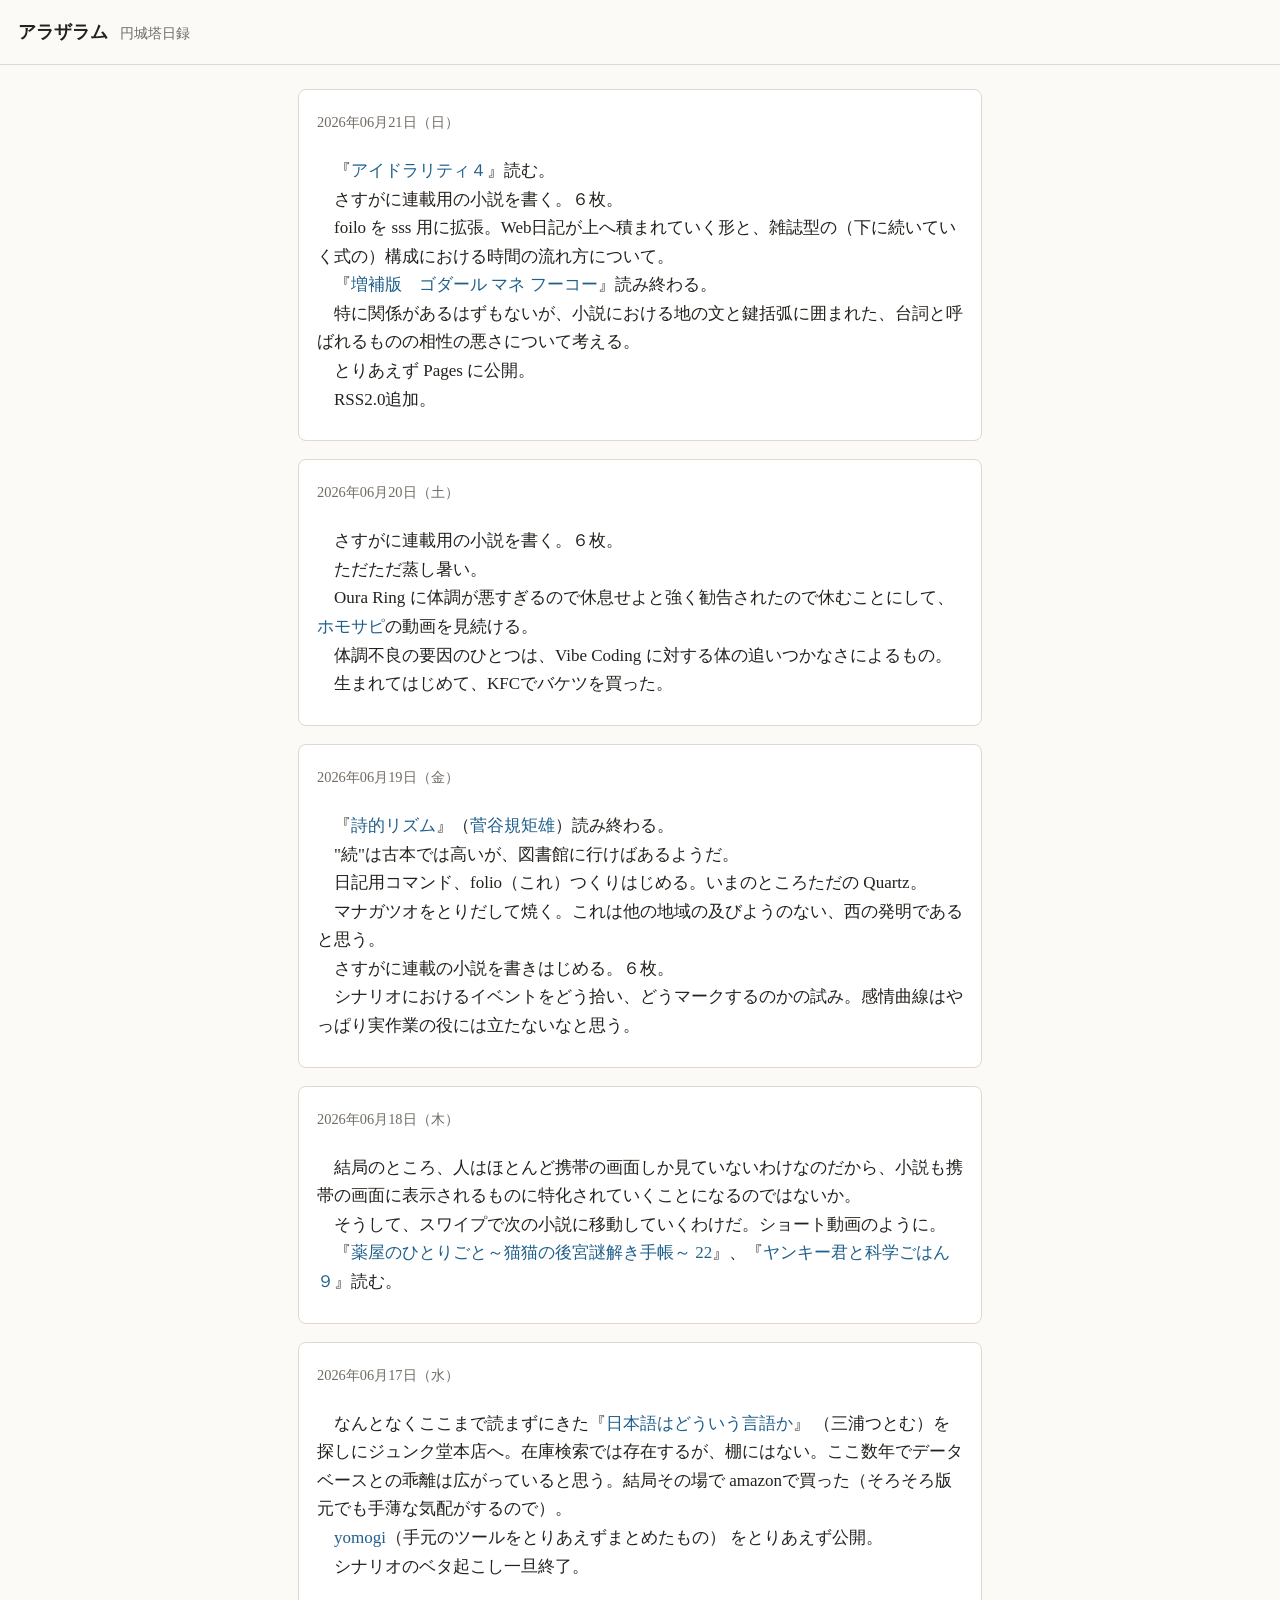
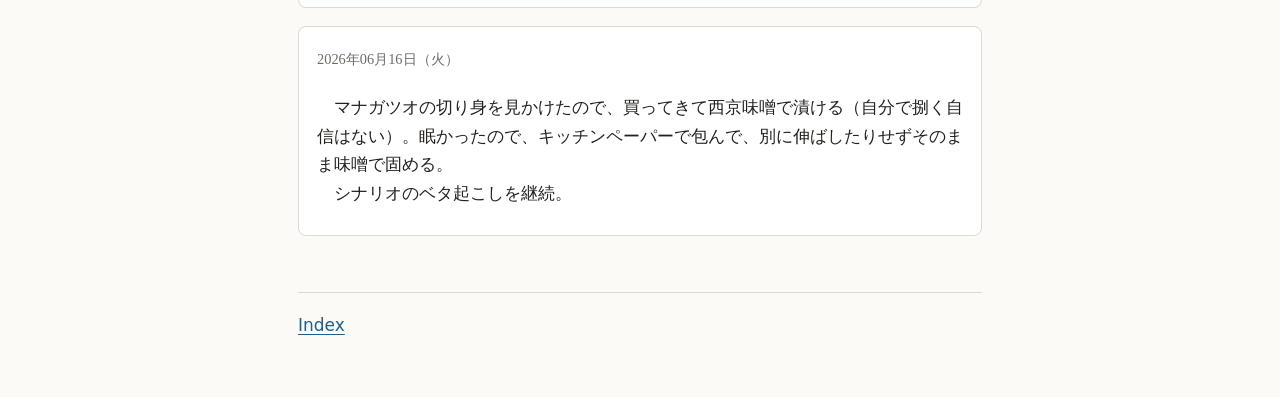
==== docs/2026-06.html @ ea918f24 "initial commit" ====
<!doctype html>
<html lang="ja">
  <head>
    <meta charset="utf-8">
    <meta name="viewport" content="width=device-width, initial-scale=1">
    <title>2026-06 - アラザラム</title>
    <link rel="stylesheet" href="assets/style.css">
  </head>
  <body>
    <header class="site-header">
      <a class="site-title" href="index.html">アラザラム</a>
      
        <p class="site-subtitle">円城塔日録</p>
      
    </header>
    <main class="page">
      
  <div class="entry-stream">
    
      <article class="entry entry-summary">
        <p class="entry-date">
          <a name="2026-06-21"></a>
          <a class="entry-date-link" href="entries/2026-06-21.html">
            <time datetime="2026-06-21">2026年06月21日（日）</time>
          </a>
        </p>
        <p>　『<a href="https://www.kodansha.co.jp/comic/products/0000426915">アイドラリティ４</a>』読む。<br>
　さすがに連載用の小説を書く。６枚。<br>
　foilo を sss 用に拡張。Web日記が上へ積まれていく形と、雑誌型の（下に続いていく式の）構成における時間の流れ方について。<br>
　『<a href="https://www.seidosha.co.jp/book/index.php?id=3357">増補版　ゴダール マネ フーコー</a>』読み終わる。<br>
　特に関係があるはずもないが、小説における地の文と鍵括弧に囲まれた、台詞と呼ばれるものの相性の悪さについて考える。<br>
　とりあえず Pages に公開。<br>
　RSS2.0追加。</p>
      </article>
    
      <article class="entry entry-summary">
        <p class="entry-date">
          <a name="2026-06-20"></a>
          <a class="entry-date-link" href="entries/2026-06-20.html">
            <time datetime="2026-06-20">2026年06月20日（土）</time>
          </a>
        </p>
        <p>　さすがに連載用の小説を書く。６枚。<br>
　ただただ蒸し暑い。<br>
　Oura Ring に体調が悪すぎるので休息せよと強く勧告されたので休むことにして、<a href="https://www.youtube.com/@homosapi">ホモサピ</a>の動画を見続ける。<br>
　体調不良の要因のひとつは、Vibe Coding に対する体の追いつかなさによるもの。<br>
　生まれてはじめて、KFCでバケツを買った。</p>
      </article>
    
      <article class="entry entry-summary">
        <p class="entry-date">
          <a name="2026-06-19"></a>
          <a class="entry-date-link" href="entries/2026-06-19.html">
            <time datetime="2026-06-19">2026年06月19日（金）</time>
          </a>
        </p>
        <p>　『<a href="https://cir.nii.ac.jp/crid/1520854805328598400">詩的リズム</a>』（<a href="https://ja.wikipedia.org/wiki/%E8%8F%85%E8%B0%B7%E8%A6%8F%E7%9F%A9%E9%9B%84">菅谷規矩雄</a>）読み終わる。<br>
　"続"は古本では高いが、図書館に行けばあるようだ。<br>
　日記用コマンド、folio（これ）つくりはじめる。いまのところただの Quartz。<br>
　マナガツオをとりだして焼く。これは他の地域の及びようのない、西の発明であると思う。<br>
　さすがに連載の小説を書きはじめる。６枚。<br>
　シナリオにおけるイベントをどう拾い、どうマークするのかの試み。感情曲線はやっぱり実作業の役には立たないなと思う。</p>
      </article>
    
      <article class="entry entry-summary">
        <p class="entry-date">
          <a name="2026-06-18"></a>
          <a class="entry-date-link" href="entries/2026-06-18.html">
            <time datetime="2026-06-18">2026年06月18日（木）</time>
          </a>
        </p>
        <p>　結局のところ、人はほとんど携帯の画面しか見ていないわけなのだから、小説も携帯の画面に表示されるものに特化されていくことになるのではないか。<br>
　そうして、スワイプで次の小説に移動していくわけだ。ショート動画のように。<br>
　『<a href="https://shogakukan-comic.jp/book?isbn=9784091582294">薬屋のひとりごと～猫猫の後宮謎解き手帳～ 22</a>』、『<a href="https://www.shueisha.co.jp/books/items/contents.html?isbn=978-4-08-894261-2">ヤンキー君と科学ごはん ９</a>』読む。</p>
      </article>
    
      <article class="entry entry-summary">
        <p class="entry-date">
          <a name="2026-06-17"></a>
          <a class="entry-date-link" href="entries/2026-06-17.html">
            <time datetime="2026-06-17">2026年06月17日（水）</time>
          </a>
        </p>
        <p>　なんとなくここまで読まずにきた『<a href="https://www.kodansha.co.jp/book/products/0000149661">日本語はどういう言語か</a>』 （三浦つとむ）を探しにジュンク堂本店へ。在庫検索では存在するが、棚にはない。ここ数年でデータベースとの乖離は広がっていると思う。結局その場で amazonで買った（そろそろ版元でも手薄な気配がするので）。<br>
　<a href="https://github.com/EnJoeToh/yomogi">yomogi</a>（手元のツールをとりあえずまとめたもの） をとりあえず公開。<br>
　シナリオのベタ起こし一旦終了。</p>
      </article>
    
      <article class="entry entry-summary">
        <p class="entry-date">
          <a name="2026-06-16"></a>
          <a class="entry-date-link" href="entries/2026-06-16.html">
            <time datetime="2026-06-16">2026年06月16日（火）</time>
          </a>
        </p>
        <p>　マナガツオの切り身を見かけたので、買ってきて西京味噌で漬ける（自分で捌く自信はない）。眠かったので、キッチンペーパーで包んで、別に伸ばしたりせずそのまま味噌で固める。<br>
　シナリオのベタ起こしを継続。</p>
      </article>
    
  </div>

  <nav class="page-nav">
    <a href="index.html">Index</a>
  </nav>

    </main>
  </body>
</html>
---- docs/assets/style.css ----
:root {
  color-scheme: light dark;
  --bg: #fbfaf7;
  --text: #24211d;
  --muted: #706a62;
  --link: #1f5f8b;
  --line: #ded8cf;
  --surface: #ffffff;
}

@media (prefers-color-scheme: dark) {
  :root {
    --bg: #171717;
    --text: #eeeeea;
    --muted: #aaa49b;
    --link: #8abce0;
    --line: #34312d;
    --surface: #202020;
  }
}

* {
  box-sizing: border-box;
}

body {
  margin: 0;
  background: var(--bg);
  color: var(--text);
  font-family: system-ui, -apple-system, BlinkMacSystemFont, "Segoe UI", sans-serif;
  font-size: 17px;
  line-height: 1.75;
}

a {
  color: var(--link);
  text-decoration-thickness: 0.08em;
  text-underline-offset: 0.18em;
}

.site-header {
  align-items: baseline;
  border-bottom: 1px solid var(--line);
  display: flex;
  gap: 12px;
  padding: 16px max(18px, env(safe-area-inset-left));
}

.site-title {
  display: inline-block;
  color: var(--text);
  font-size: 1.15rem;
  font-weight: 700;
  text-decoration: none;
}

.site-subtitle {
  color: var(--muted);
  font-size: 0.9rem;
  margin: 0;
}

.page {
  width: min(100%, 720px);
  margin: 0 auto;
  padding: 24px 18px 56px;
}

.section + .section {
  margin-top: 40px;
}

.entry-stream + .section,
.entry-stream + .page-nav {
  margin-top: 56px;
}

h1,
h2 {
  line-height: 1.25;
  margin: 0 0 16px;
}

h1 {
  font-size: 1.7rem;
}

h2 {
  font-size: 1.25rem;
}

.entry-list,
.month-list {
  list-style: none;
  margin: 0;
  padding: 0;
}

.entry-list li,
.month-list li {
  border-bottom: 1px solid var(--line);
  display: grid;
  gap: 4px;
  padding: 14px 0;
}

time,
.count {
  color: var(--muted);
  font-size: 0.9rem;
}

.entry {
  font-family: "Hiragino Mincho ProN", "Yu Mincho", "YuMincho", "Noto Serif JP", serif;
  line-height: 1.68;
  overflow-wrap: anywhere;
}

.entry-stream {
  display: grid;
  gap: 18px;
}

.entry-summary {
  background: var(--surface);
  border: 1px solid var(--line);
  border-radius: 8px;
  padding: 18px 18px 6px;
}

.entry-date {
  display: inline-block;
  margin-bottom: 10px;
}

.entry-date-link {
  color: inherit;
  text-decoration: none;
}

.entry h1 {
  margin-bottom: 24px;
}

.entry p {
  margin: 0 0 1.2em;
}

.entry a {
  text-decoration: none;
}

.entry img {
  height: auto;
  max-width: 100%;
}

.entry blockquote {
  border-left: 4px solid var(--line);
  color: var(--muted);
  margin: 1.4em 0;
  padding-left: 1em;
}

.entry code {
  background: var(--surface);
  border: 1px solid var(--line);
  border-radius: 4px;
  padding: 0.1em 0.3em;
}

.entry pre {
  background: var(--surface);
  border: 1px solid var(--line);
  overflow-x: auto;
  padding: 14px;
}

.entry pre code {
  background: transparent;
  border: 0;
  padding: 0;
}

.entry-nav {
  border-top: 1px solid var(--line);
  display: flex;
  gap: 14px;
  justify-content: space-between;
  margin-top: 36px;
  padding-top: 18px;
}

.page-nav {
  border-top: 1px solid var(--line);
  padding-top: 18px;
}
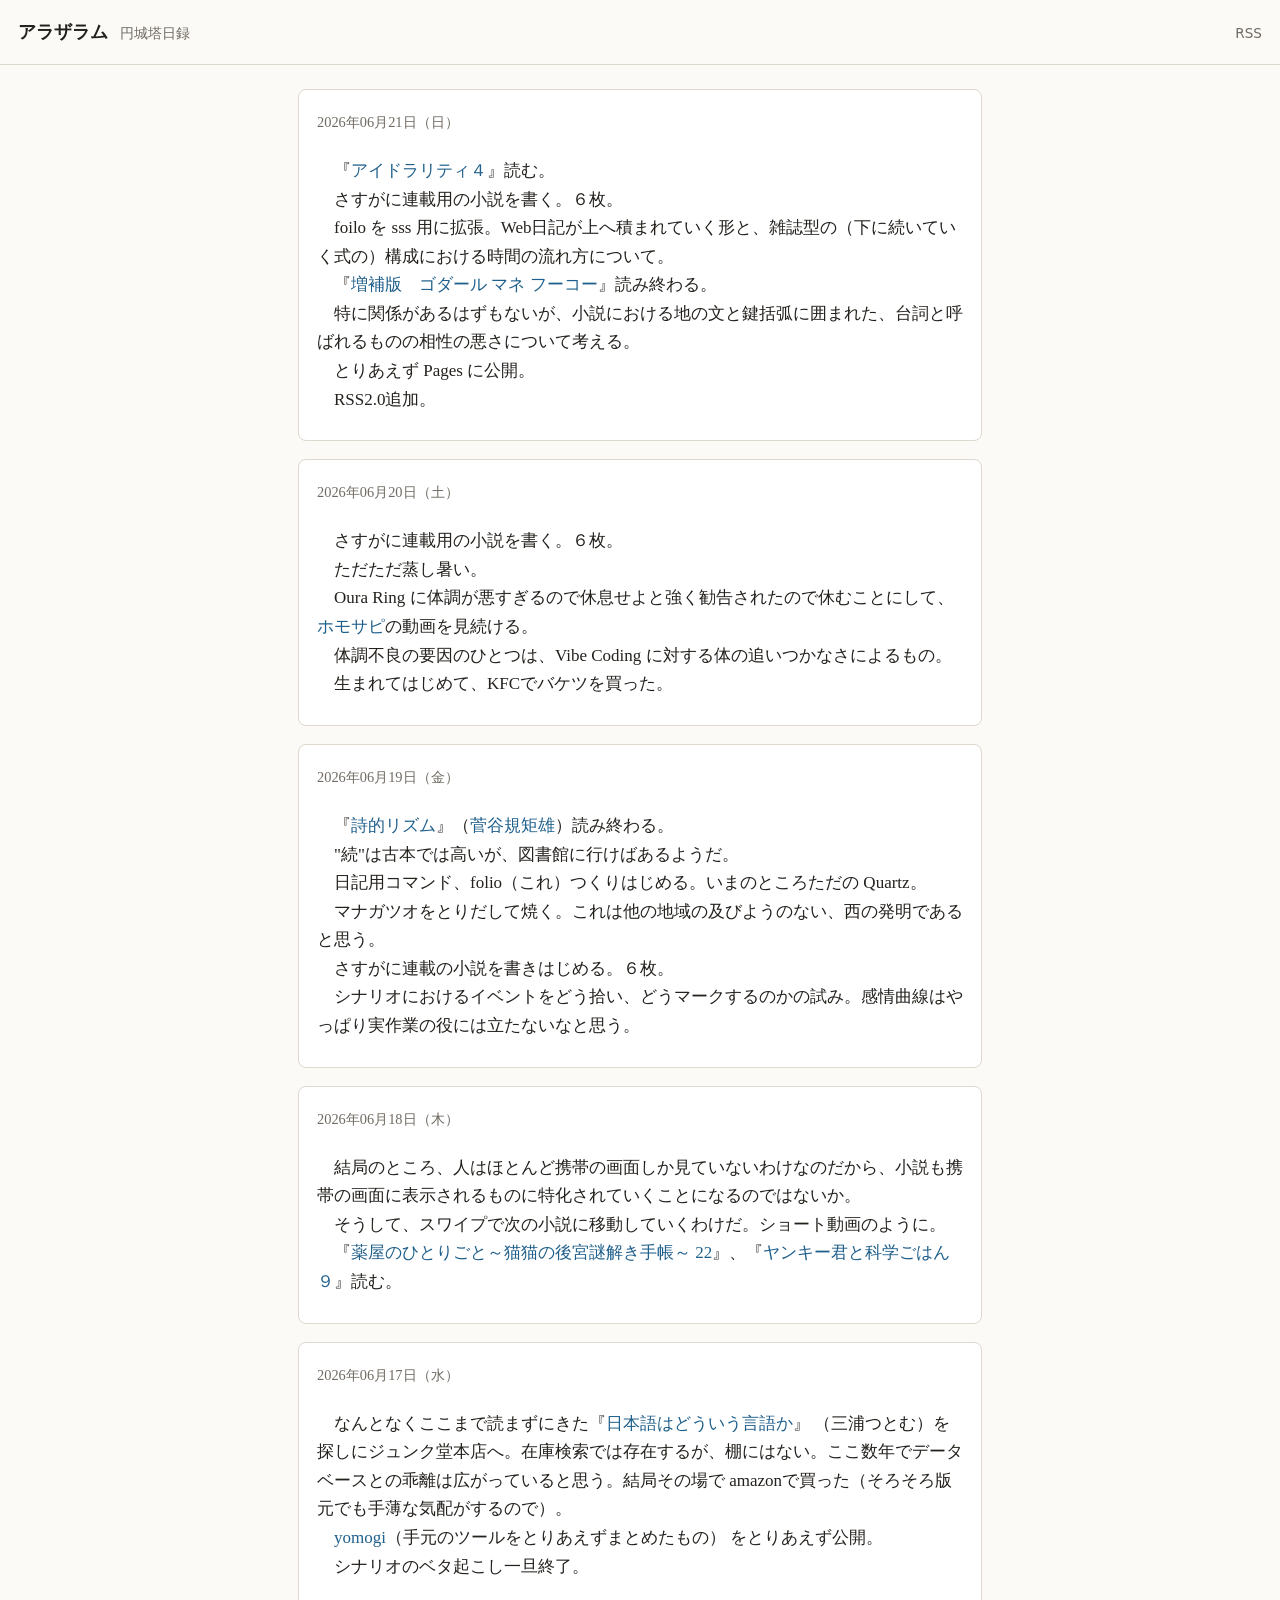
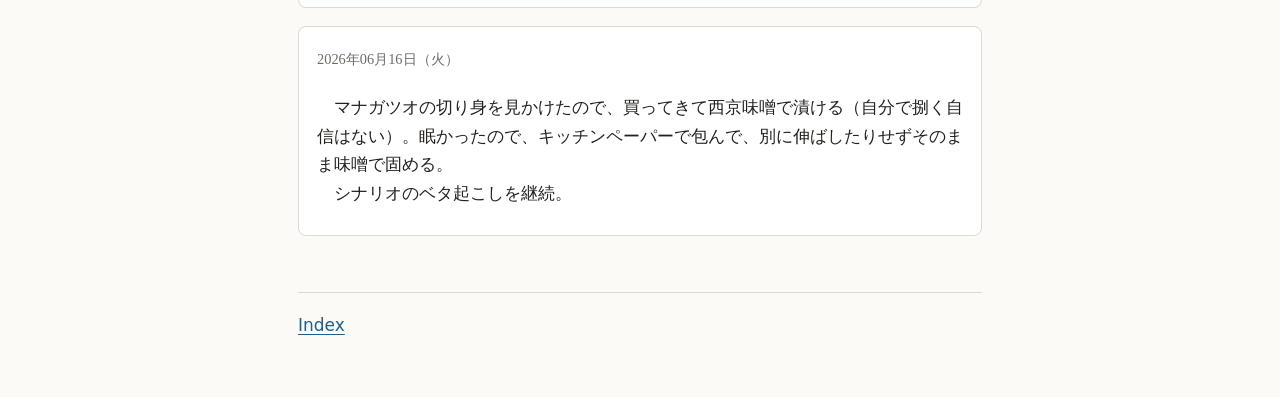
==== commit d0808604: "feed 調整" ====
--- a/docs/2026-06.html
+++ b/docs/2026-06.html
@@ -5,12 +5,20 @@
     <meta name="viewport" content="width=device-width, initial-scale=1">
     <title>2026-06 - アラザラム</title>
     <link rel="stylesheet" href="assets/style.css">
+    
+      <link rel="alternate" type="application/rss+xml" title="アラザラム" href="feed.xml">
+    
   </head>
   <body>
     <header class="site-header">
-      <a class="site-title" href="index.html">アラザラム</a>
+      <div class="site-heading">
+        <a class="site-title" href="index.html">アラザラム</a>
+        
+          <p class="site-subtitle">円城塔日録</p>
+        
+      </div>
       
-        <p class="site-subtitle">円城塔日録</p>
+        <a class="feed-link" href="feed.xml">RSS</a>
       
     </header>
     <main class="page">
--- a/docs/assets/style.css
+++ b/docs/assets/style.css
@@ -43,7 +43,15 @@
   border-bottom: 1px solid var(--line);
   display: flex;
   gap: 12px;
+  justify-content: space-between;
   padding: 16px max(18px, env(safe-area-inset-left));
+}
+
+.site-heading {
+  align-items: baseline;
+  display: flex;
+  gap: 12px;
+  min-width: 0;
 }
 
 .site-title {
@@ -58,6 +66,13 @@
   color: var(--muted);
   font-size: 0.9rem;
   margin: 0;
+}
+
+.feed-link {
+  color: var(--muted);
+  flex: 0 0 auto;
+  font-size: 0.85rem;
+  text-decoration: none;
 }
 
 .page {
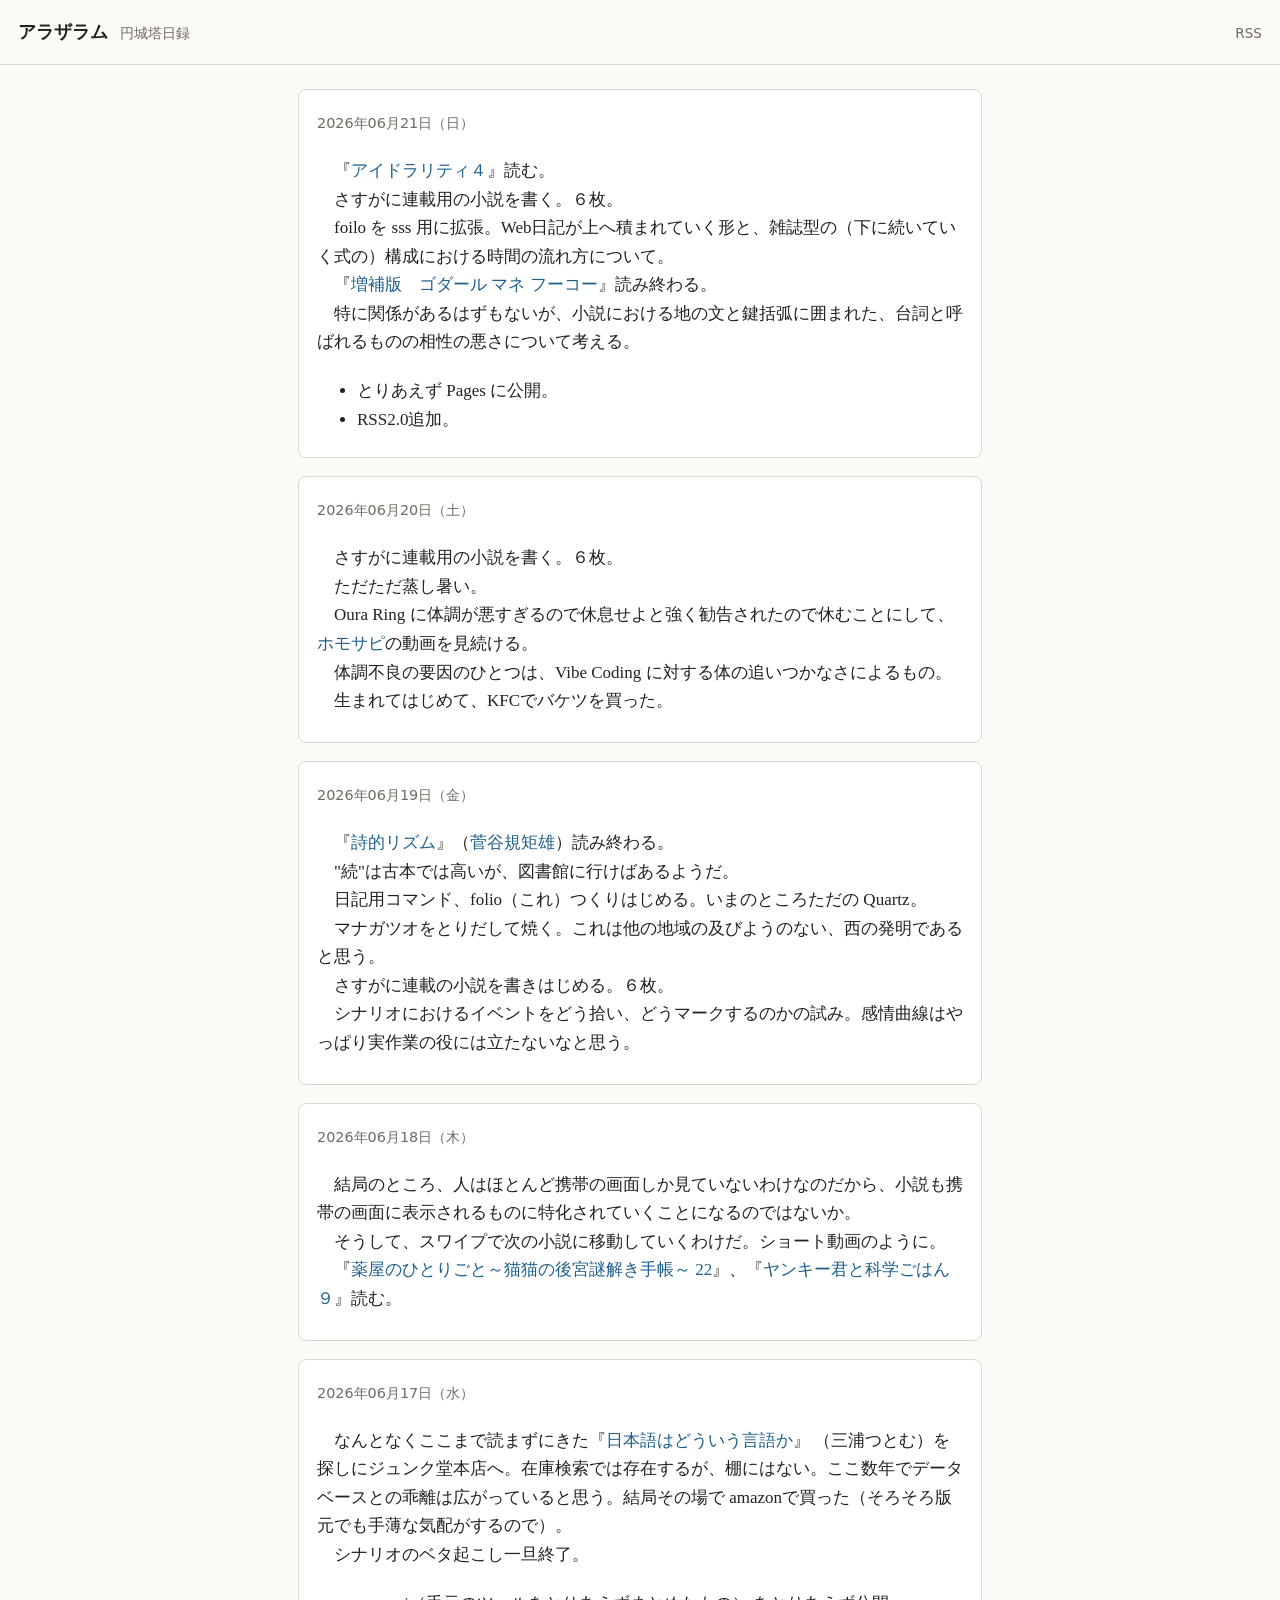
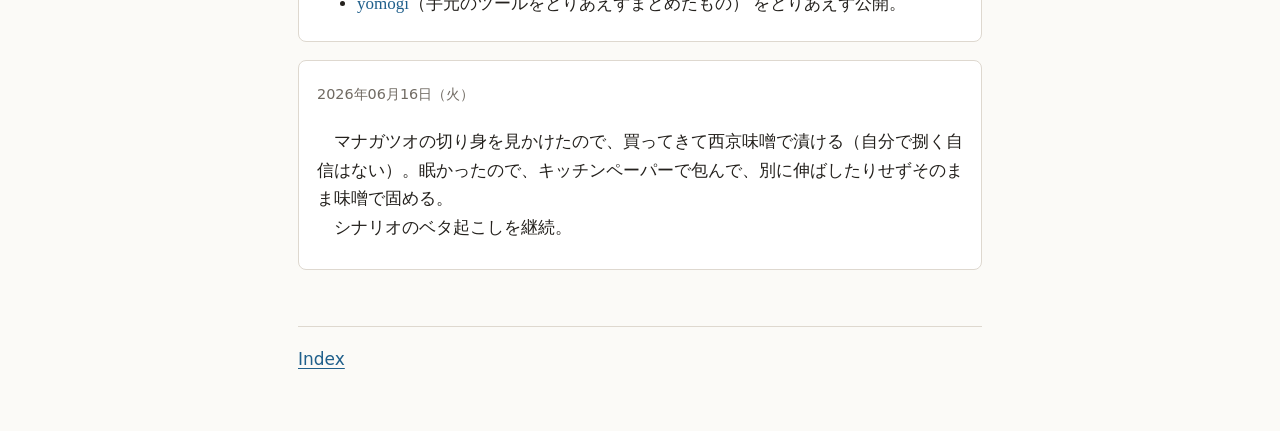
==== commit 229ebc92: "レイアウト調整" ====
--- a/docs/2026-06.html
+++ b/docs/2026-06.html
@@ -36,9 +36,11 @@
 　さすがに連載用の小説を書く。６枚。<br>
 　foilo を sss 用に拡張。Web日記が上へ積まれていく形と、雑誌型の（下に続いていく式の）構成における時間の流れ方について。<br>
 　『<a href="https://www.seidosha.co.jp/book/index.php?id=3357">増補版　ゴダール マネ フーコー</a>』読み終わる。<br>
-　特に関係があるはずもないが、小説における地の文と鍵括弧に囲まれた、台詞と呼ばれるものの相性の悪さについて考える。<br>
-　とりあえず Pages に公開。<br>
-　RSS2.0追加。</p>
+　特に関係があるはずもないが、小説における地の文と鍵括弧に囲まれた、台詞と呼ばれるものの相性の悪さについて考える。</p>
+<ul>
+<li>とりあえず Pages に公開。</li>
+<li>RSS2.0追加。</li>
+</ul>
       </article>
     
       <article class="entry entry-summary">
@@ -90,8 +92,10 @@
           </a>
         </p>
         <p>　なんとなくここまで読まずにきた『<a href="https://www.kodansha.co.jp/book/products/0000149661">日本語はどういう言語か</a>』 （三浦つとむ）を探しにジュンク堂本店へ。在庫検索では存在するが、棚にはない。ここ数年でデータベースとの乖離は広がっていると思う。結局その場で amazonで買った（そろそろ版元でも手薄な気配がするので）。<br>
-　<a href="https://github.com/EnJoeToh/yomogi">yomogi</a>（手元のツールをとりあえずまとめたもの） をとりあえず公開。<br>
 　シナリオのベタ起こし一旦終了。</p>
+<ul>
+<li><a href="https://github.com/EnJoeToh/yomogi">yomogi</a>（手元のツールをとりあえずまとめたもの） をとりあえず公開。</li>
+</ul>
       </article>
     
       <article class="entry entry-summary">
--- a/docs/assets/style.css
+++ b/docs/assets/style.css
@@ -145,6 +145,7 @@
 
 .entry-date {
   display: inline-block;
+  font-family: system-ui, -apple-system, BlinkMacSystemFont, "Segoe UI", sans-serif;
   margin-bottom: 10px;
 }
 
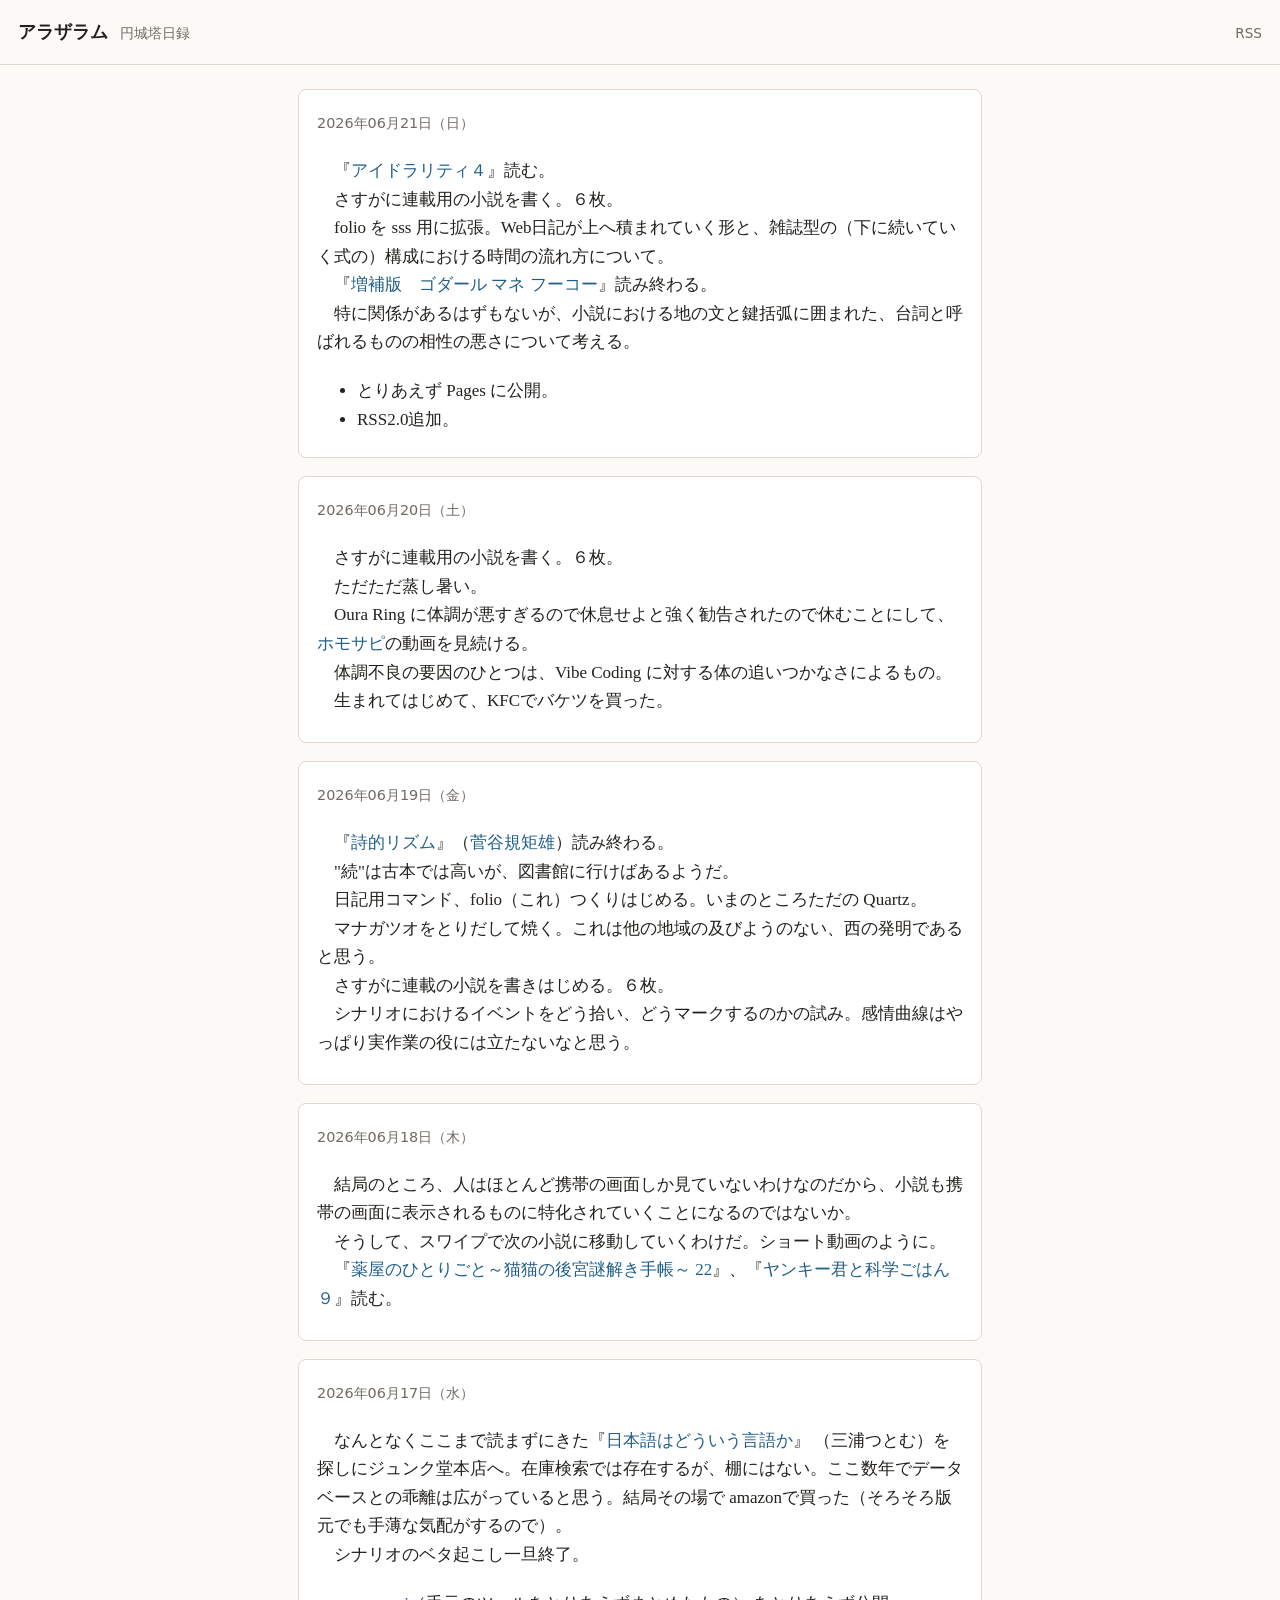
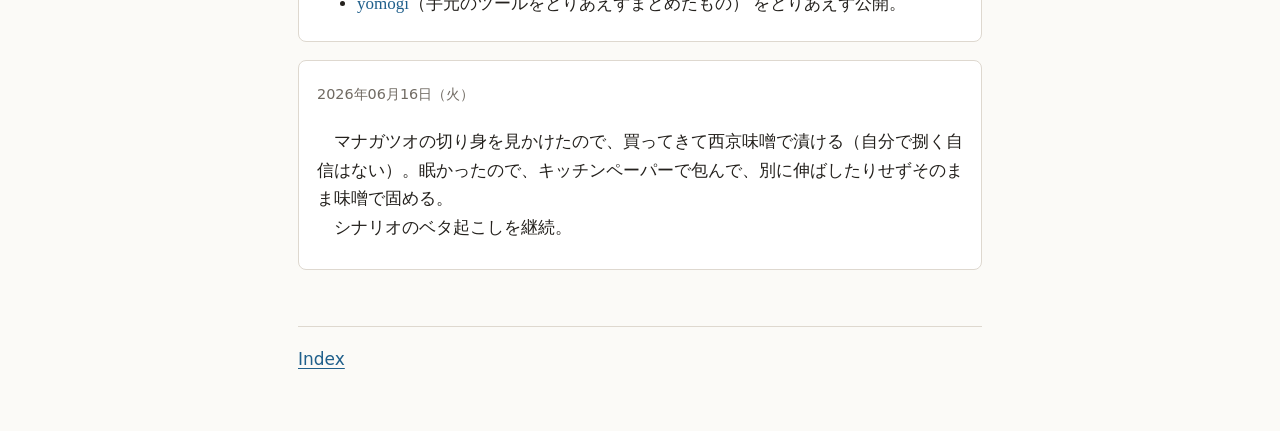
==== commit 0c7f43b8: "feed ロジック変更" ====
--- a/docs/2026-06.html
+++ b/docs/2026-06.html
@@ -34,7 +34,7 @@
         </p>
         <p>　『<a href="https://www.kodansha.co.jp/comic/products/0000426915">アイドラリティ４</a>』読む。<br>
 　さすがに連載用の小説を書く。６枚。<br>
-　foilo を sss 用に拡張。Web日記が上へ積まれていく形と、雑誌型の（下に続いていく式の）構成における時間の流れ方について。<br>
+　folio を sss 用に拡張。Web日記が上へ積まれていく形と、雑誌型の（下に続いていく式の）構成における時間の流れ方について。<br>
 　『<a href="https://www.seidosha.co.jp/book/index.php?id=3357">増補版　ゴダール マネ フーコー</a>』読み終わる。<br>
 　特に関係があるはずもないが、小説における地の文と鍵括弧に囲まれた、台詞と呼ばれるものの相性の悪さについて考える。</p>
 <ul>
--- a/docs/assets/style.css
+++ b/docs/assets/style.css
@@ -145,7 +145,7 @@
 
 .entry-date {
   display: inline-block;
-  font-family: system-ui, -apple-system, BlinkMacSystemFont, "Segoe UI", sans-serif;
+  font-family: "Hiragino Sans", "Hiragino Kaku Gothic ProN", "Noto Sans CJK JP", "Noto Sans JP", "Yu Gothic", "YuGothic", system-ui, sans-serif;
   margin-bottom: 10px;
 }
 
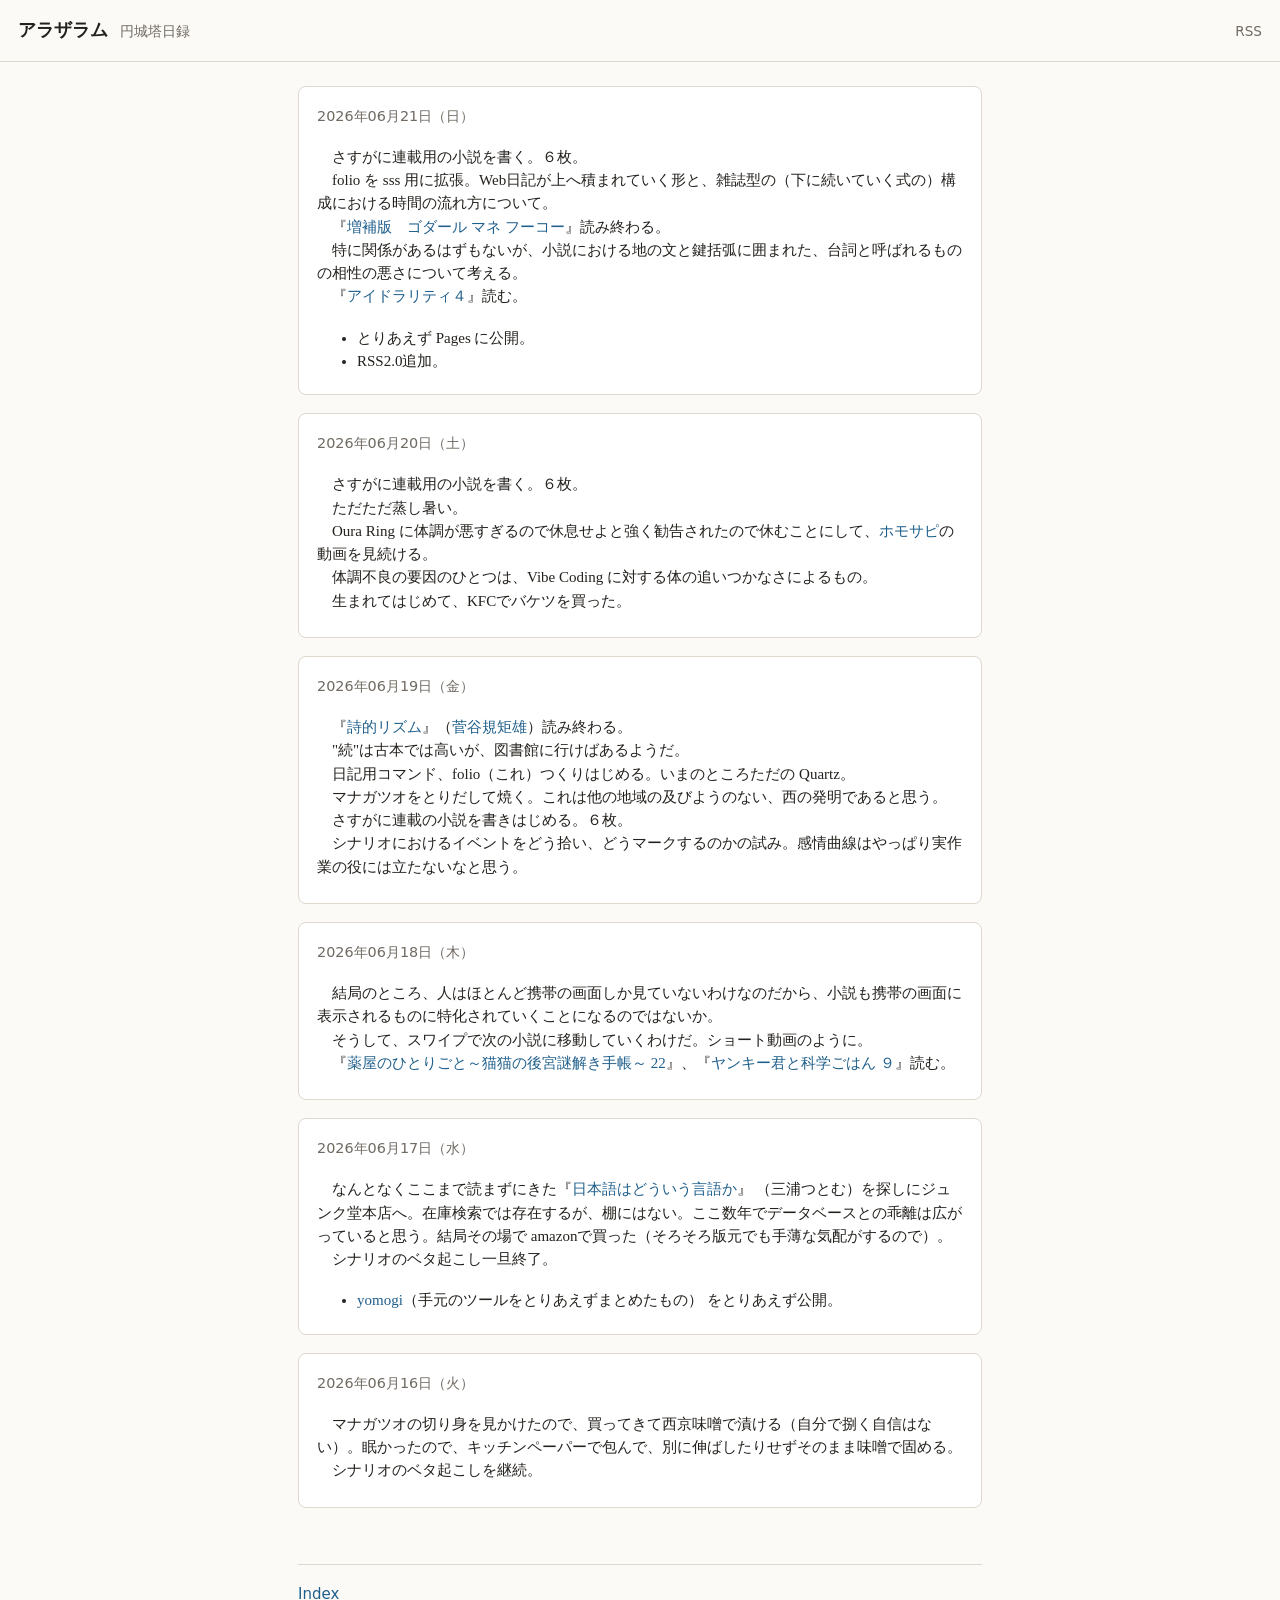
==== commit 80965c9f: "本文修正" ====
--- a/docs/2026-06.html
+++ b/docs/2026-06.html
@@ -32,11 +32,11 @@
             <time datetime="2026-06-21">2026年06月21日（日）</time>
           </a>
         </p>
-        <p>　『<a href="https://www.kodansha.co.jp/comic/products/0000426915">アイドラリティ４</a>』読む。<br>
-　さすがに連載用の小説を書く。６枚。<br>
+        <p>　さすがに連載用の小説を書く。６枚。<br>
 　folio を sss 用に拡張。Web日記が上へ積まれていく形と、雑誌型の（下に続いていく式の）構成における時間の流れ方について。<br>
 　『<a href="https://www.seidosha.co.jp/book/index.php?id=3357">増補版　ゴダール マネ フーコー</a>』読み終わる。<br>
-　特に関係があるはずもないが、小説における地の文と鍵括弧に囲まれた、台詞と呼ばれるものの相性の悪さについて考える。</p>
+　特に関係があるはずもないが、小説における地の文と鍵括弧に囲まれた、台詞と呼ばれるものの相性の悪さについて考える。<br>
+　『<a href="https://www.kodansha.co.jp/comic/products/0000426915">アイドラリティ４</a>』読む。</p>
 <ul>
 <li>とりあえず Pages に公開。</li>
 <li>RSS2.0追加。</li>
--- a/docs/assets/style.css
+++ b/docs/assets/style.css
@@ -28,8 +28,8 @@
   background: var(--bg);
   color: var(--text);
   font-family: system-ui, -apple-system, BlinkMacSystemFont, "Segoe UI", sans-serif;
-  font-size: 17px;
-  line-height: 1.75;
+  font-size: 15px;
+  line-height: 1.55;
 }
 
 a {
@@ -127,7 +127,7 @@
 
 .entry {
   font-family: "Hiragino Mincho ProN", "Yu Mincho", "YuMincho", "Noto Serif JP", serif;
-  line-height: 1.68;
+  line-height: 1.55;
   overflow-wrap: anywhere;
 }
 
